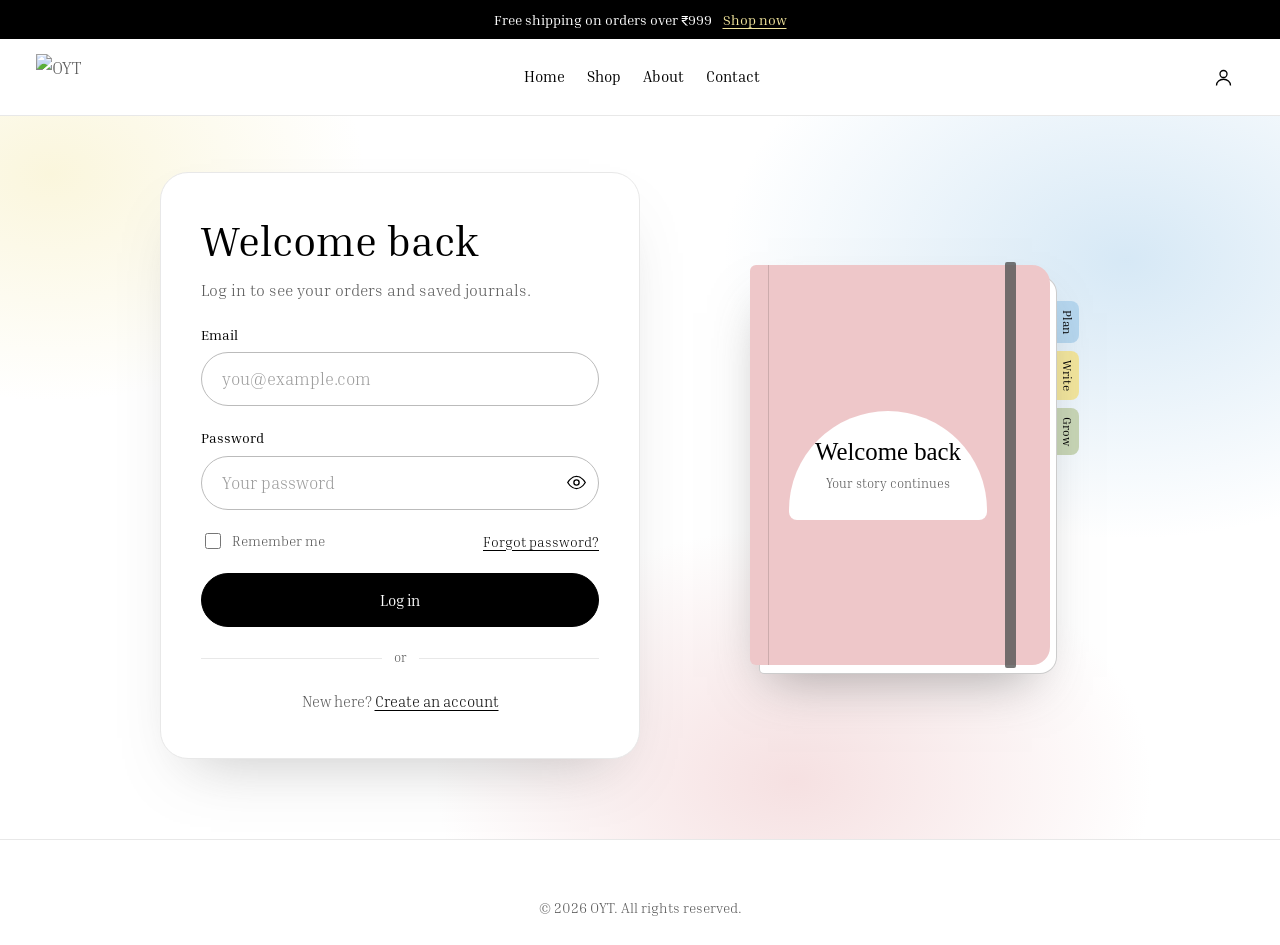
==== login.html @ 5cdef5cc "commit" ====
<!DOCTYPE html>
<html lang="en">
<head>
<meta charset="utf-8">
<meta name="viewport" content="width=device-width, initial-scale=1, viewport-fit=cover">
<title>Login | OYT</title>
<link rel="stylesheet" href="style.css">
<link rel="stylesheet" href="auth.css">
</head>
<body>

<div class="bar">Free shipping on orders over ₹999 <a href="#">Shop now</a></div>

<header>
  <div class="in nav">
    <a class="logo" href="index.html"><img src="logo.png" alt="OYT"></a>
    <nav class="links" id="links">
      <a href="index.html">Home</a>
      <a href="#">Shop</a>
      <a href="#">About</a>
      <a href="#">Contact</a>
    </nav>
    <div class="tools">
      <a class="ic" href="register.html" aria-label="Create account">
        <svg viewBox="0 0 24 24"><circle cx="12" cy="8" r="4"/><path d="M4 21c0-4 3.6-7 8-7s8 3 8 7"/></svg>
      </a>
      <button class="ic" id="menu" aria-label="Menu" aria-expanded="false">
        <svg viewBox="0 0 24 24"><path d="M3 6h18M3 12h18M3 18h18"/></svg>
      </button>
    </div>
  </div>
</header>

<main>
  <section class="hero auth">
    <div class="in auth-grid">

      <form class="auth-card" id="loginForm" novalidate>
        <div>
          <h1>Welcome back</h1>
        </div>
        <p class="sub">Log in to see your orders and saved journals.</p>

        <div class="field">
          <label for="email">Email</label>
          <input id="email" type="email" autocomplete="email" placeholder="you@example.com" required>
          <span class="msg" hidden></span>
        </div>

        <div class="field">
          <label for="password">Password</label>
          <div class="pw">
            <input id="password" type="password" autocomplete="current-password" placeholder="Your password" required>
            <button type="button" class="ic" data-toggle="password" aria-label="Show password">
              <svg viewBox="0 0 24 24"><path d="M2 12s4-7 10-7 10 7 10 7-4 7-10 7S2 12 2 12z"/><circle cx="12" cy="12" r="3"/></svg>
            </button>
          </div>
          <span class="msg" hidden></span>
        </div>

        <div class="auth-row">
          <label class="check"><input type="checkbox" id="remember"> Remember me</label>
          <a href="#">Forgot password?</a>
        </div>

        <button class="btn" type="submit">Log in</button>

        <div class="or">or</div>
        <p class="auth-switch">New here? <a href="register.html">Create an account</a></p>
      </form>

      <div class="auth-art" aria-hidden="true">
        <div class="book" style="--c:var(--pink)">
          <div class="cover"><div class="label"><b>Welcome back</b><small>Your story continues</small></div></div>
          <div class="tabs">
            <i style="background:var(--blue)">Plan</i>
            <i style="background:var(--yellow)">Write</i>
            <i style="background:var(--green)">Grow</i>
          </div>
        </div>
      </div>

    </div>
  </section>
</main>

<footer>
  <div class="in"><p class="legal" style="border:0;margin:0;padding:0">© 2026 OYT. All rights reserved.</p></div>
</footer>

<div id="toast" role="status" hidden></div>

<script>
const $ = s => document.querySelector(s);
const toast = t => { const el = $('#toast'); el.textContent = t; el.hidden = false; clearTimeout(toast.t); toast.t = setTimeout(() => el.hidden = true, 3000); };

$('#menu').addEventListener('click', e => {
  const open = $('#links').classList.toggle('open');
  e.currentTarget.setAttribute('aria-expanded', open);
});

document.querySelectorAll('[data-toggle]').forEach(b => b.addEventListener('click', () => {
  const i = document.getElementById(b.dataset.toggle);
  const show = i.type === 'password';
  i.type = show ? 'text' : 'password';
  b.setAttribute('aria-label', show ? 'Hide password' : 'Show password');
}));

function setErr(input, text) {
  const f = input.closest('.field'), m = f.querySelector('.msg');
  f.classList.toggle('err', !!text);
  m.textContent = text || ''; m.hidden = !text;
  return !text;
}

$('#loginForm').addEventListener('submit', e => {
  e.preventDefault();
  const em = $('#email'), pw = $('#password');
  const ok1 = setErr(em, /^[^\s@]+@[^\s@]+\.[^\s@]+$/.test(em.value.trim()) ? '' : 'Enter a valid email address.');
  const ok2 = setErr(pw, pw.value ? '' : 'Enter your password.');
  if (!ok1 || !ok2) return;
  // TODO: submit to your backend / WooCommerce login endpoint
  toast('Logging you in…');
});
</script>
</body>
</html>
---- style.css ----
@import url('https://fonts.googleapis.com/css2?family=Inria+Serif:ital,wght@0,300;0,400;0,700;1,300;1,400;1,700&display=swap');

:root {
    --pink: #eec7c9;
    --purple: #d3c6df;
    --blue: #b5d6ee;
    --peach: #efd1b9;
    --yellow: #f2e59c;
    --green: #c7d5b5;
    --grey: #545454;
    --black: #000;
    --white: #fff;

    /* OYT brand typography */
    --heading-font: 'Times New Roman MT Condensed', 'Times New Roman', Times, serif;
    --body-font: 'Inria Serif', Georgia, serif;
    --script-font: 'Amsterdam One', 'Brush Script MT', cursive;

    /* Existing site-wide aliases used throughout this stylesheet */
    --serif: var(--heading-font);
    --sans: var(--body-font);

    --line: #e8e8e8;
    --wrap: 1200px
}

/* Use this class for occasional Amsterdam One decorative text.
   Load the licensed Amsterdam One .woff2 file with @font-face for an exact match. */
.script-font {
    font-family: var(--script-font);
    font-weight: 400;
}

* {
    box-sizing: border-box
}

html {
    scroll-behavior: smooth;
    scroll-padding-top: 90px
}

body {
    margin: 0;
    background: var(--white);
    color: var(--grey);
    font: 300 17px/1.65 var(--sans)
}

h1,
h2,
h3 {
    font-weight: 400;
    color: var(--black);
    line-height: 1.15;
    margin: 0;
    text-wrap: balance
}

h1 {
    font-size: clamp(2.6rem, 5.4vw, 4.4rem)
}

h2 {
    font-size: clamp(2rem, 3.8vw, 3rem)
}

h3 {
    font-size: 1.4rem
}

p {
    margin: 0
}

a {
    color: inherit;
    text-decoration: none
}

img {
    max-width: 100%;
    display: block
}

button,
input {
    font: inherit;
    color: inherit
}

button {
    cursor: pointer
}

:focus-visible {
    outline: 2px solid var(--black);
    outline-offset: 3px
}

.in {
    max-width: calc(var(--wrap) + 48px);
    margin: auto;
    padding-left: max(20px, env(safe-area-inset-left, 0px));
    padding-right: max(20px, env(safe-area-inset-right, 0px))
}

section {
    padding-block: 88px
}

.head {
    text-align: center;
    max-width: 660px;
    margin: 0 auto 46px;
    display: grid;
    gap: 12px
}

.btn {
    display: inline-flex;
    align-items: center;
    justify-content: center;
    border: 1px solid var(--black);
    border-radius: 99px;
    padding: 12px 28px;
    font-weight: 500;
    font-size: 15px;
    background: var(--black);
    color: var(--white);
    transition: background .2s, color .2s
}

.btn:hover {
    background: var(--grey)
}

.btn.alt {
    background: transparent;
    color: var(--black)
}

.btn.alt:hover {
    background: var(--black);
    color: var(--white)
}

.bar {
    background: var(--black);
    color: var(--white);
    text-align: center;
    font-size: 14px;
    padding: 8px 16px;
    font-weight: 400
}

.bar a {
    text-decoration: underline;
    text-underline-offset: 3px;
    margin-left: 8px;
    color: var(--yellow)
}

header {
    position: sticky;
    top: env(safe-area-inset-top, 0px);
    z-index: 20;
    background: var(--white);
    border-bottom: 1px solid var(--line)
}

.nav {
    display: flex;
    align-items: center;
    gap: 22px;
    height: 76px
}

.logo img {
    height: 46px;
    width: auto
}

.links {
    display: flex;
    gap: 22px;
    margin: 0 auto;
    font-size: 15px;
    font-weight: 400;
    color: var(--black);
    white-space: nowrap
}

.links a {
    padding: 6px 0;
    border-bottom: 2px solid transparent
}

.links a:hover {
    border-color: var(--pink)
}

.tools {
    display: flex;
    gap: 4px
}

.ic {
    width: 42px;
    height: 42px;
    border: 0;
    background: none;
    border-radius: 50%;
    display: grid;
    place-items: center;
    position: relative;
    color: var(--black)
}

.ic:hover {
    background: #f6f3f8
}

.ic svg {
    width: 21px;
    height: 21px;
    fill: none;
    stroke: currentColor;
    stroke-width: 1.5
}

#count {
    position: absolute;
    top: 3px;
    right: 2px;
    background: var(--pink);
    border-radius: 99px;
    min-width: 17px;
    font: 500 11px/17px var(--sans);
    text-align: center
}

#menu {
    display: none
}

.search {
    border-top: 1px solid var(--line);
    padding-block: 14px
}

.search input {
    width: 100%;
    border: 1px solid #bbb;
    border-radius: 99px;
    padding: 11px 20px
}

#results {
    display: flex;
    flex-wrap: wrap;
    gap: 8px;
    margin-top: 10px;
    font-size: 15px
}

@media(max-width:1080px) {
    #menu {
        display: grid
    }

    .nav {
        gap: 6px
    }

    .tools {
        margin-left: auto
    }

    .links {
        display: none;
        position: absolute;
        top: 76px;
        left: 0;
        right: 0;
        background: var(--white);
        flex-direction: column;
        padding: 12px 24px 20px;
        gap: 6px;
        border-bottom: 1px solid var(--line);
        max-height: 75vh;
        overflow: auto
    }

    .links.open {
        display: flex
    }
}

@media(max-width:480px) {
    .logo img {
        height: 34px
    }

    .ic {
        width: 36px
    }

    .tools {
        gap: 0
    }
}

.hero {
    padding-block: 64px 72px;
    background: radial-gradient(45% 55% at 88% 20%, rgba(181, 214, 238, .55), transparent 70%), radial-gradient(40% 50% at 62% 92%, rgba(238, 199, 201, .55), transparent 70%), radial-gradient(35% 45% at 4% 8%, rgba(242, 229, 156, .35), transparent 70%)
}

.hgrid {
    display: grid;
    grid-template-columns: 1.1fr .9fr;
    gap: 48px;
    align-items: center
}

.hgrid>* {
    min-width: 0
}

.copy {
    display: grid;
    gap: 20px;
    justify-items: start
}

.copy h1 span {
    display: block;
    white-space: nowrap
}

.copy p {
    max-width: 54ch
}

.cta {
    display: flex;
    flex-wrap: wrap;
    gap: 12px
}

.note {
    font-size: 1.15rem;
    color: var(--black);
    border-top: 1px solid var(--black);
    padding-top: 14px
}

.studio {
    display: grid;
    justify-items: center;
    gap: 20px
}

.book {
    --c: var(--pink);
    position: relative;
    width: min(300px, 72vw);
    aspect-ratio: 3/4;
    margin-right: 24px
}

.cover {
    position: absolute;
    inset: 0;
    border-radius: 6px 18px 18px 6px;
    background-color: var(--c);
    box-shadow: 8px 10px 0 -2px #fff, 8px 10px 0 -1px #ccc, 0 30px 50px -18px rgba(84, 84, 84, .5);
    display: grid;
    place-items: center;
    transition: background-color .35s;
    z-index: 2
}

.cover:before {
    content: "";
    position: absolute;
    left: 18px;
    top: 0;
    bottom: 0;
    width: 1px;
    background: rgba(0, 0, 0, .14)
}

.cover:after {
    content: "";
    position: absolute;
    right: 34px;
    top: -3px;
    bottom: -3px;
    width: 11px;
    background: rgba(84, 84, 84, .8);
    border-radius: 2px
}

.label {
    background: var(--white);
    width: 66%;
    margin-right: 8%;
    padding: 26px 10px;
    text-align: center;
    border-radius: 99px 99px 8px 8px;
    color: var(--black);
    display: grid;
    gap: 6px
}

.label b {
    font: 400 1.55rem/1.2 var(--serif);
    overflow-wrap: anywhere
}

.label small {
    font-size: 13px;
    color: var(--grey)
}

.tabs {
    position: absolute;
    left: calc(100% - -2px);
    top: 36px;
    display: grid;
    gap: 8px;
    z-index: 1
}

.tabs i {
    font: 400 12px/1 var(--sans);
    font-style: normal;
    writing-mode: vertical-rl;
    padding: 9px 6px 9px 9px;
    border-radius: 0 8px 8px 0;
    color: var(--black)
}

.controls {
    display: grid;
    gap: 12px;
    justify-items: center;
    width: 100%;
    max-width: 400px
}

.row {
    display: flex;
    flex-wrap: wrap;
    gap: 8px;
    justify-content: center
}

.sw {
    width: 34px;
    height: 34px;
    border-radius: 50%;
    border: 1px solid rgba(0, 0, 0, .15);
    background: var(--c)
}

.sw[aria-pressed=true] {
    box-shadow: 0 0 0 2px #fff, 0 0 0 3.5px #000
}

.chip {
    border: 1px solid #cfcfcf;
    background: var(--white);
    border-radius: 99px;
    padding: 6px 15px;
    font-size: 14px;
    font-weight: 400
}

.chip[aria-pressed=true] {
    background: var(--black);
    border-color: var(--black);
    color: var(--white)
}

#name {
    border: 0;
    border-bottom: 1px solid var(--grey);
    background: transparent;
    text-align: center;
    padding: 6px;
    width: 230px
}

@media(max-width:860px) {
    .hgrid {
        grid-template-columns: minmax(0, 1fr)
    }

    .hero {
        padding-top: 40px
    }
}

@media(max-width:480px) {
    .copy h1 span {
        white-space: normal
    }
}

.cats {
    display: grid;
    grid-template-columns: repeat(4, 1fr);
    gap: 20px
}

.cat {
    background: var(--c);
    border-radius: 200px 200px 18px 18px;
    padding: 46px 18px 28px;
    text-align: center;
    display: grid;
    gap: 14px;
    justify-items: center;
    transition: transform .25s
}

.cat:hover {
    transform: translateY(-6px)
}

.cat svg {
    width: 92px;
    height: 92px;
    background: #fff;
    border-radius: 50%;
    padding: 22px;
    fill: none;
    stroke: #000;
    stroke-width: 1.2;
    stroke-linecap: round;
    stroke-linejoin: round
}

.cat p {
    font-size: 15px;
    color: #333
}

.cat u {
    font-weight: 500;
    color: #000;
    text-underline-offset: 4px;
    font-size: 15px
}

.prods {
    display: grid;
    grid-template-columns: repeat(4, 1fr);
    gap: 22px
}

.prod {
    display: grid;
    gap: 10px;
    align-content: start;
    min-width: 0
}

.shot {
    background: #f7f6f8;
    border-radius: 14px;
    padding: 30px 22%;
}

.mini {
    aspect-ratio: 3/4;
    border-radius: 4px 10px 10px 4px;
    box-shadow: 0 18px 24px -14px rgba(0, 0, 0, .4);
    background: var(--art);
    display: grid;
    place-items: center;
    position: relative
}

.mini:before {
    content: "";
    position: absolute;
    left: 9px;
    top: 0;
    bottom: 0;
    width: 1px;
    background: rgba(0, 0, 0, .13)
}

.mini span {
    background: #fff;
    color: #000;
    font: 400 14px/1.25 var(--serif);
    padding: 9px 8px;
    text-align: center;
    width: 72%
}

.prod h3 {
    font-size: 1.2rem
}

.prod p {
    font-size: 15px
}

.prod .btn {
    padding: 9px 18px;
    justify-self: start
}

.tint {
    background: #faf8fb
}

.purpose {
    display: grid;
    grid-template-columns: 300px 1fr;
    gap: 28px;
    align-items: stretch
}

.plist {
    display: grid;
    gap: 8px;
    align-content: start
}

.plist button {
    text-align: left;
    padding: 13px 20px;
    border: 1px solid var(--line);
    background: #fff;
    border-radius: 12px;
    font-weight: 400;
    color: #000
}

.plist button[aria-selected=true] {
    background: var(--c);
    border-color: var(--c)
}

.panel {
    background: var(--c);
    border-radius: 24px;
    padding: 46px;
    display: grid;
    gap: 18px;
    align-content: center;
    justify-items: start;
    transition: background .3s;
    min-width: 0
}

.panel p,
.panel li {
    color: #222
}

.panel ul {
    list-style: none;
    padding: 0;
    margin: 0;
    display: flex;
    flex-wrap: wrap;
    gap: 10px
}

.panel li {
    background: #fff;
    border-radius: 99px;
    padding: 7px 16px;
    font-size: 15px
}

.themes {
    display: grid;
    grid-template-columns: repeat(4, 1fr);
    gap: 20px
}

.theme {
    min-height: 250px;
    border-radius: 16px;
    background: var(--art);
    display: flex;
    align-items: flex-end;
    padding: 14px
}

.theme div {
    background: #fff;
    border-radius: 10px;
    padding: 12px 16px;
    width: 100%
}

.theme h3 {
    font-size: 1.2rem
}

.theme p {
    font-size: 14px;
    line-height: 1.4
}

.theme.last {
    background: #000;
    align-items: center;
    justify-content: center;
    text-align: center;
    color: #fff;
    flex-direction: column;
    gap: 16px;
    padding: 22px
}

.theme.last h3 {
    color: #fff
}

.theme.last .btn {
    background: #fff;
    color: #000;
    border-color: #fff
}

.steps {
    display: grid;
    grid-template-columns: repeat(4, 1fr);
    gap: 24px;
    list-style: none;
    margin: 0;
    padding: 0;
    counter-reset: s
}

.steps li {
    counter-increment: s;
    border-top: 1px solid #000;
    padding-top: 20px;
    display: grid;
    gap: 8px;
    align-content: start
}

.steps li:before {
    content: counter(s);
    width: 46px;
    height: 46px;
    border-radius: 50%;
    background: var(--c);
    display: grid;
    place-items: center;
    font: 400 1.3rem var(--serif);
    color: #000
}

.yours {
    display: grid;
    grid-template-columns: repeat(2, 1fr);
    gap: 20px
}

.yours article {
    background: var(--c);
    border-radius: 20px;
    padding: 34px;
    display: grid;
    gap: 10px;
    align-content: start
}

.yours p {
    color: #222;
    max-width: 48ch
}

.closing {
    text-align: center;
    font: 400 1.7rem/1.4 var(--serif);
    color: #000;
    margin-top: 40px
}

.why {
    display: grid;
    grid-template-columns: .8fr 1.2fr;
    gap: 56px;
    align-items: start
}

.why>* {
    min-width: 0
}

.why dl {
    margin: 0
}

.why dl div {
    display: grid;
    grid-template-columns: 210px 1fr;
    gap: 20px;
    padding: 22px 0;
    border-bottom: 1px solid var(--line)
}

.why dt {
    font: 400 1.25rem var(--serif);
    color: #000
}

.why dd {
    margin: 0
}

.lead {
    display: grid;
    gap: 16px;
    justify-items: start
}

.quote {
    background: linear-gradient(115deg, var(--pink), var(--purple) 50%, var(--blue));
    text-align: center;
    padding-block: 110px
}

.quote blockquote {
    margin: 0 auto;
    max-width: 900px;
    font: 400 clamp(2rem, 4.4vw, 3.4rem)/1.25 var(--serif);
    color: #000;
    text-wrap: balance
}

.quote p {
    max-width: 620px;
    margin: 28px auto;
    color: #1d1d1d
}

.revs {
    display: grid;
    grid-template-columns: repeat(3, 1fr);
    gap: 20px
}

.rev {
    border: 1.5px dashed #bdbdbd;
    border-radius: 18px;
    padding: 30px;
    text-align: center;
    display: grid;
    gap: 10px
}

.news {
    background: var(--green);
    border-radius: 28px;
    padding: 56px 28px;
    text-align: center;
    display: grid;
    gap: 16px;
    justify-items: center
}

.news p {
    color: #1d1d1d;
    max-width: 52ch
}

.news form {
    display: flex;
    flex-wrap: wrap;
    gap: 10px;
    justify-content: center;
    width: 100%;
    max-width: 520px
}

.news input {
    flex: 1 1 240px;
    min-width: 0;
    border: 0;
    border-radius: 99px;
    padding: 13px 22px;
    background: #fff
}

footer {
    border-top: 1px solid var(--line);
    padding-block: 56px 26px;
    font-size: 15px
}

.foot {
    display: grid;
    grid-template-columns: 1.4fr 1fr 1fr 1fr;
    gap: 30px
}

.foot>div {
    display: grid;
    gap: 8px;
    align-content: start
}

.foot h3 {
    font-size: 1.15rem
}

.foot a:hover {
    color: #000;
    text-decoration: underline
}

.foot img {
    width: 240px
}

.legal {
    text-align: center;
    border-top: 1px solid var(--line);
    margin-top: 36px;
    padding-top: 20px;
    font-size: 14px
}

#toast {
    position: fixed;
    left: 50%;
    bottom: calc(20px + env(safe-area-inset-bottom, 0px));
    transform: translateX(-50%);
    background: #000;
    color: #fff;
    border-radius: 99px;
    padding: 10px 22px;
    font-size: 14px;
    z-index: 40;
    width: max-content;
    max-width: 90%;
    text-align: center
}

@media(max-width:960px) {

    .cats,
    .prods,
    .themes,
    .steps {
        grid-template-columns: repeat(2, 1fr)
    }

    .purpose,
    .why {
        grid-template-columns: minmax(0, 1fr)
    }

    .plist {
        grid-template-columns: repeat(2, 1fr)
    }

    .foot {
        grid-template-columns: 1fr 1fr
    }

    .revs {
        grid-template-columns: 1fr
    }
}

@media(max-width:620px) {
    section {
        padding-block: 60px
    }

    .yours {
        grid-template-columns: 1fr
    }

    .why dl div {
        grid-template-columns: 1fr;
        gap: 6px
    }

    .panel {
        padding: 28px
    }

    .cats,
    .prods {
        gap: 12px
    }

    .cat {
        padding: 30px 10px 20px
    }

    .themes {
        gap: 10px
    }

    .theme {
        min-height: 210px;
        padding: 8px
    }

    .theme div {
        padding: 10px
    }

    .shot {
        padding: 18px 14%
    }

    .mini span {
        font-size: 12px
    }

    .steps {
        grid-template-columns: 1fr
    }
}

@media(prefers-reduced-motion:reduce) {
    * {
        transition: none !important;
        scroll-behavior: auto !important
    }
}

/* =========================================
   OYT WEBSITE ANIMATIONS (CSS only)
   Entrances use `translate`, `scale` and `opacity`, so they
   never block the `transform` used by hover effects.
========================================= */
@media (prefers-reduced-motion: no-preference) {

/* Keyframes */
@keyframes fadeUp    { from { opacity: 0; translate: 0 35px } }
@keyframes fadeDown  { from { opacity: 0; translate: 0 -20px } }
@keyframes fadeLeft  { from { opacity: 0; translate: -40px 0 } }
@keyframes fadeRight { from { opacity: 0; translate: 40px 0 } }
@keyframes zoomIn    { from { opacity: 0; scale: .88 } }
@keyframes popIn     { 0% { opacity: 0; scale: .4 } 70% { scale: 1.12 } 100% { opacity: 1; scale: 1 } }
@keyframes bookFloat { 0%, 100% { transform: translateY(0) rotate(0) } 50% { transform: translateY(-12px) rotate(-1deg) } }
@keyframes tabSlide  { from { opacity: 0; translate: -18px 0 } }
@keyframes gradient  { 0%, 100% { background-position: 0% 50% } 50% { background-position: 100% 50% } }
@keyframes glow      { 0%, 100% { background-size: 100% 100% } 50% { background-size: 118% 112% } }
@keyframes pulse     { 0%, 100% { scale: 1 } 50% { scale: 1.18 } }
@keyframes drawLine  { from { background-size: 0 1px } }

/* Announcement bar and header */
.bar { animation: fadeDown .6s ease both }
.bar a { display: inline-block; transition: translate .3s ease }
.bar a:hover { translate: 0 -2px }
header { animation: fadeDown .7s ease .1s both }
.logo img { transition: scale .35s ease }
.logo:hover img { scale: 1.07 }
.links a { transition: color .3s, border-color .3s, translate .3s }
.links a:hover { translate: 0 -2px }
.links.open { animation: fadeDown .35s ease both }
.ic { transition: background .3s, scale .25s }
.ic:hover { scale: 1.1 }
.ic:active { scale: .92 }
#count { animation: pulse 2.4s ease-in-out infinite }
.search:not([hidden]) { animation: fadeDown .35s ease both }
#results > * { animation: popIn .3s ease both }

/* Hero: one staggered entrance */
.hero { animation: glow 9s ease-in-out infinite; background-repeat: no-repeat }
.copy > * { animation: fadeLeft .8s ease both }
.copy > :nth-child(2) { animation-delay: .12s }
.copy > :nth-child(3) { animation-delay: .24s }
.copy > :nth-child(4) { animation-delay: .36s }
.copy > :nth-child(5) { animation-delay: .48s }
.studio { animation: fadeRight 1s ease .2s both }
.book { animation: bookFloat 5s ease-in-out infinite }
.tabs i { animation: tabSlide .45s ease both }
.sw { animation: popIn .45s ease .7s backwards; transition: transform .25s, box-shadow .25s }
.sw:hover { transform: scale(1.18) }
.row .chip { animation: fadeUp .5s ease .85s backwards }
.chip { transition: background .25s, color .25s, border-color .25s, transform .25s }
.chip:hover { transform: translateY(-3px) }
#name, .news input, .search input { transition: box-shadow .3s, border-color .3s }
#name:focus { box-shadow: 0 8px 0 -5px var(--pink) }
.news input:focus, .search input:focus { box-shadow: 0 0 0 4px var(--purple) }

/* Buttons */
.btn { transition: transform .3s, background .3s, color .3s, box-shadow .3s }
.btn:hover { transform: translateY(-3px); box-shadow: 0 8px 20px rgba(0,0,0,.14) }
.btn:active { transform: translateY(0) scale(.97) }

/* Category cards */
.cat { transition: transform .4s, box-shadow .4s }
.cat:hover { transform: translateY(-10px); box-shadow: 0 18px 35px rgba(0,0,0,.08) }
.cat svg { transition: transform .5s }
.cat:hover svg { transform: rotate(-8deg) scale(1.08) }
.cat u { transition: text-underline-offset .3s }
.cat:hover u { text-underline-offset: 8px }

/* Products */
.prod { transition: transform .4s }
.prod:hover { transform: translateY(-7px) }
.shot { overflow: hidden; transition: background .4s }
.prod:hover .shot { background: #f1ecf5 }
.mini { transition: transform .6s cubic-bezier(.22,1,.36,1), box-shadow .6s }
.prod:hover .mini { transform: scale(1.06) rotate(-3deg); box-shadow: 0 24px 28px -14px rgba(0,0,0,.45) }

/* Explore by purpose (replays on every tab click) */
.plist button { transition: background .3s, border-color .3s, transform .3s }
.plist button:hover { transform: translateX(6px) }
.panel { transition: background .4s }
.panel > * { animation: fadeUp .5s ease both }
.panel > :nth-child(2) { animation-delay: .08s }
.panel > :nth-child(3) { animation-delay: .16s }
.panel > :nth-child(4) { animation-delay: .24s }
.panel li { animation: popIn .4s ease .25s both }

/* Themes */
.theme { overflow: hidden; transition: transform .4s, box-shadow .4s }
.theme:hover { transform: translateY(-8px); box-shadow: 0 18px 35px rgba(0,0,0,.12) }
.theme div { transition: transform .4s }
.theme:hover div { transform: translateY(-6px) }

/* How it works, personal cards, why us */
.steps li { transition: transform .35s }
.steps li:hover { transform: translateY(-7px) }
.steps li::before { transition: transform .4s }
.steps li:hover::before { transform: rotate(12deg) scale(1.12) }
.yours article { transition: transform .4s, box-shadow .4s }
.yours article:hover { transform: translateY(-6px); box-shadow: 0 15px 35px rgba(0,0,0,.08) }
.why dl div { transition: transform .35s, border-color .35s }
.why dl div:hover { transform: translateX(8px); border-color: var(--black) }

/* Quote: slow moving gradient */
.quote { background-size: 220% 220%; animation: gradient 10s ease-in-out infinite }

/* Reviews, newsletter, footer, toast */
.rev { transition: transform .4s, border-color .4s }
.rev:hover { transform: translateY(-7px); border-color: var(--black) }
.news { transition: transform .4s, box-shadow .4s }
.news:hover { transform: translateY(-4px); box-shadow: 0 18px 35px rgba(0,0,0,.08) }
.foot a { transition: color .3s, translate .3s }
.foot > div > a:hover { translate: 5px 0 }
.foot img { transition: scale .4s }
.foot img:hover { scale: 1.04 }
#toast:not([hidden]) { animation: fadeUp .35s ease both }

/* Scroll reveal: no JavaScript or extra classes needed.
   Browsers without support show the content normally. */
@supports (animation-timeline: view()) {
  .head, .lead, .steps li, .yours article, .closing, .why dl div,
  .quote .in > *, .rev, .news, .foot > div {
    animation: fadeUp linear both;
    animation-timeline: view();
    animation-range: entry 0% entry 80%;
  }
  .cat, .prod, .theme {
    animation: zoomIn linear both;
    animation-timeline: view();
    animation-range: entry 0% entry 70%;
  }
  .plist { animation: fadeLeft linear both; animation-timeline: view(); animation-range: entry 0% entry 60% }
  .panel { animation: fadeRight linear both; animation-timeline: view(); animation-range: entry 0% entry 60% }
  .why dl div:nth-child(n) { animation-name: fadeRight }

  /* Stagger cards that share a row */
  :is(.cat, .prod, .theme, .steps li, .rev):nth-child(4n+2) { animation-range: entry 8% entry 85% }
  :is(.cat, .prod, .theme, .steps li, .rev):nth-child(4n+3) { animation-range: entry 16% entry 92% }
  :is(.cat, .prod, .theme, .steps li, .rev):nth-child(4n)   { animation-range: entry 24% entry 100% }
}
}

/* =========================================
   EXPLORE BY PURPOSE (new design)
   Keep this block at the end of the stylesheet.
========================================= */
#purposes {
    background: radial-gradient(40% 50% at 0% 10%, rgba(211,198,223,.4), transparent 70%),
                radial-gradient(40% 50% at 100% 90%, rgba(181,214,238,.4), transparent 70%)
}
#purposes .purpose { grid-template-columns: 340px minmax(0,1fr); gap: 28px }
#purposes .plist { gap: 12px; align-content: stretch; grid-auto-rows: 1fr }
#purposes .plist button {
    display: flex; align-items: center; gap: 14px; text-align: left; min-width: 0;
    padding: 12px 18px 12px 12px; background: #fff; border: 1px solid #ececec;
    border-radius: 99px; box-shadow: 0 6px 18px -12px rgba(0,0,0,.25);
    transition: background .3s, transform .3s, box-shadow .3s, border-color .3s
}
#purposes .plist button:hover { transform: translateX(6px); border-color: var(--c) }
#purposes .plist button[aria-selected=true] {
    background: var(--c); border-color: #000; box-shadow: 4px 5px 0 #000
}
#purposes .pico {
    flex: none; width: 48px; height: 48px; border-radius: 50%; background: var(--c);
    display: grid; place-items: center; transition: background .3s, rotate .3s
}
#purposes [aria-selected=true] .pico { background: #fff; rotate: -10deg }
#purposes .pico svg { width: 24px; height: 24px; fill: none; stroke: #000; stroke-width: 1.4; stroke-linecap: round; stroke-linejoin: round }
#purposes .ptext { display: grid; line-height: 1.3 }
#purposes .ptext b { font: 400 1.15rem var(--serif); color: #000 }
#purposes .ptext small { font-size: 13px; color: #333 }

#purposes .panel {
    grid-template-columns: minmax(0,1fr) minmax(0,.9fr); gap: 36px; align-items: center;
    justify-items: stretch; padding: 48px; border-radius: 32px; position: relative; overflow: hidden
}
#purposes .panel::before, #purposes .panel::after {
    content: ""; position: absolute; border-radius: 50%; background: rgba(255,255,255,.35); pointer-events: none
}
#purposes .panel::before { width: 300px; height: 300px; right: -90px; top: -110px }
#purposes .panel::after { width: 190px; height: 190px; left: -70px; bottom: -80px }
#purposes .pinfo { display: grid; gap: 18px; justify-items: start; position: relative; z-index: 1; min-width: 0 }
#purposes .pinfo h3 { font-size: clamp(2rem, 3.4vw, 2.7rem) }
#purposes .pinfo ul { display: grid; gap: 10px }
#purposes .pinfo li { display: flex; align-items: center; gap: 10px; background: none; padding: 0; font-size: 16px }
#purposes .pinfo li::before {
    content: ""; flex: none; width: 12px; height: 12px; background: #000;
    clip-path: polygon(50% 0,62% 38%,100% 50%,62% 62%,50% 100%,38% 62%,0 50%,38% 38%)
}

/* Journal page preview */
#purposes .sheet {
    position: relative; z-index: 1; background-color: #fff; border-radius: 6px 18px 18px 6px;
    padding: 30px 22px 22px 40px; rotate: 2.5deg; min-width: 0;
    box-shadow: 8px 9px 0 rgba(255,255,255,.55), 0 28px 40px -22px rgba(0,0,0,.45);
    transition: rotate .4s
}
#purposes .sheet:hover { rotate: 0deg }
#purposes .sheet::before { /* binding holes */
    content: ""; position: absolute; left: 12px; top: 22px; bottom: 22px; width: 10px;
    background: radial-gradient(circle, var(--c) 4px, transparent 5px) top / 10px 30px repeat-y
}
#purposes .sheet::after { /* washi tape */
    content: ""; position: absolute; top: -11px; left: 38%; width: 90px; height: 24px;
    background: var(--c); border: 1px dashed rgba(0,0,0,.25); rotate: -4deg
}
#purposes .sheet h4 { margin: 0 0 8px; font: 400 1.35rem var(--serif); color: #000 }
#purposes .rows { display: grid; gap: 0; list-style: none; margin: 0; padding: 0 }
#purposes .rows li {
    display: flex; align-items: center; gap: 10px; min-height: 44px; padding: 6px 0;
    background: none; border-radius: 0; border-bottom: 1px solid #e6e6e6; font-size: 15px; color: #222
}
#purposes .rows li::before { content: ""; flex: none; width: 16px; height: 16px; border: 1.5px solid #000; border-radius: 5px }
#purposes .rows li.done::before { content: "\2713"; background: var(--c); font: 700 11px/13px Arial, sans-serif; text-align: center; color: #000 }
#purposes .sheet p { margin-top: 14px; font-size: 13px; color: var(--grey) }

@media (prefers-reduced-motion: no-preference) {
    #purposes .panel > * { animation: none }
    #purposes .pinfo > * { animation: fadeUp .5s ease both }
    #purposes .pinfo > :nth-child(2) { animation-delay: .08s }
    #purposes .pinfo > :nth-child(3) { animation-delay: .16s }
    #purposes .pinfo > :nth-child(4) { animation-delay: .24s }
    #purposes .pinfo li { animation: none }
    #purposes .sheet { animation: pageIn .6s cubic-bezier(.22,1,.36,1) both }
    #purposes .rows li { animation: fadeLeft .4s ease both }
    #purposes .rows li:nth-child(2) { animation-delay: .12s }
    #purposes .rows li:nth-child(3) { animation-delay: .24s }
    #purposes .rows li:nth-child(4) { animation-delay: .36s }
    @keyframes pageIn { from { opacity: 0; translate: 40px 12px; scale: .94 } }
}

@media (max-width: 1100px) {
    #purposes .panel { grid-template-columns: minmax(0,1fr) }
}
@media (max-width: 960px) {
    #purposes .purpose { grid-template-columns: minmax(0,1fr) }
    #purposes .plist { grid-template-columns: repeat(2, minmax(0,1fr)) }
}
@media (max-width: 620px) {
    #purposes .plist { gap: 10px }
    #purposes .plist button { flex-direction: column; text-align: center; border-radius: 20px; padding: 14px 8px; gap: 8px }
    #purposes .plist button:hover { transform: none }
    #purposes .ptext small { display: none }
    #purposes .panel { padding: 28px 20px; gap: 32px }
}




/* =========================================
   AUTH (login / register) - load AFTER style.css
========================================= */
input,select,textarea{font:inherit;color:inherit}
[hidden]{display:none!important}

.auth{padding-block:56px 80px}
.auth-grid{display:grid;grid-template-columns:minmax(0,480px) minmax(0,1fr);gap:64px;align-items:center;max-width:1000px;margin:auto}
.auth-grid>*{min-width:0}

.auth-card{background:var(--white);border:1px solid var(--line);border-radius:28px;padding:44px 40px;display:grid;gap:20px;box-shadow:0 30px 60px -30px rgba(84,84,84,.35)}
.auth-card h1{font-size:clamp(2rem,4vw,2.6rem)}
.auth-card .sub{font-size:16px;margin-top:-8px}

.field{display:grid;gap:6px}
.field label{font-size:14px;font-weight:400;color:var(--black)}
.field input{width:100%;border:1px solid #bbb;border-radius:99px;padding:12px 20px;background:var(--white);transition:border-color .3s,box-shadow .3s}
.field input::placeholder{color:#9a9a9a}
.field input:focus{outline:none;border-color:var(--black);box-shadow:0 0 0 4px var(--purple)}
.field .msg{font-size:13px;color:#b3261e;padding-left:20px}
.field.err input{border-color:#b3261e}

.two{display:grid;grid-template-columns:1fr 1fr;gap:14px}

.pw{position:relative}
.pw input{padding-right:54px}
.pw .ic{position:absolute;right:4px;top:50%;translate:0 -50%;width:38px;height:38px}

.auth-row{display:flex;justify-content:space-between;align-items:center;gap:10px 16px;flex-wrap:wrap;font-size:14px}
.check{display:flex;align-items:flex-start;gap:8px;cursor:pointer;line-height:1.4}
.check input{accent-color:#000;width:16px;height:16px;margin-top:2px;flex:none}
.auth-row a,.check a,.auth-switch a{color:var(--black);text-decoration:underline;text-underline-offset:3px}

.auth-card .btn{width:100%;padding-block:14px}

.or{display:flex;align-items:center;gap:12px;font-size:13px}
.or:before,.or:after{content:"";flex:1;height:1px;background:var(--line)}

.auth-switch{text-align:center;font-size:15px}

.auth-art{display:grid;justify-items:center}

@media(max-width:960px){
    .auth-grid{grid-template-columns:minmax(0,480px);justify-content:center}
    .auth-art{display:none}
}
@media(max-width:520px){
    .auth{padding-block:32px 56px}
    .auth-card{padding:30px 20px;border-radius:22px}
    .two{grid-template-columns:1fr}
}
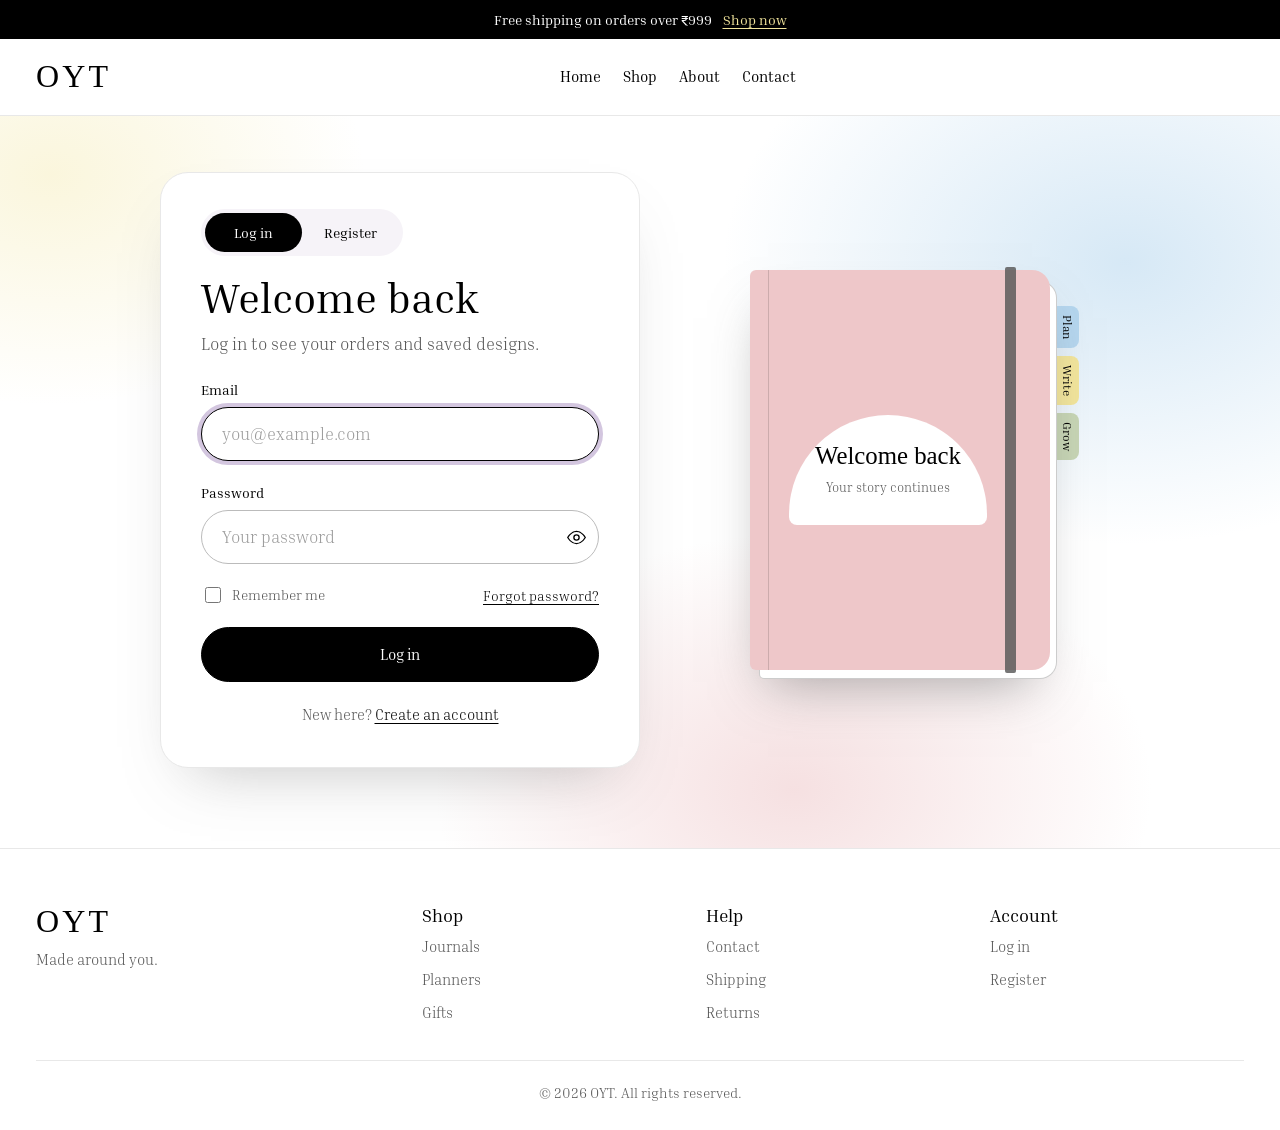
==== commit 1a12c8bb: "commit" ====
--- a/login.html
+++ b/login.html
@@ -3,7 +3,7 @@
 <head>
 <meta charset="utf-8">
 <meta name="viewport" content="width=device-width, initial-scale=1, viewport-fit=cover">
-<title>Login | OYT</title>
+<title>Log in | OYT</title>
 <link rel="stylesheet" href="style.css">
 <link rel="stylesheet" href="auth.css">
 </head>
@@ -13,18 +13,16 @@
 
 <header>
   <div class="in nav">
-    <a class="logo" href="index.html"><img src="logo.png" alt="OYT"></a>
-    <nav class="links" id="links">
+    <!-- Swap for: <img src="logo.png" alt="OYT"> if you have the logo file -->
+    <a class="logo" href="index.html" aria-label="OYT home"><span class="wm">OYT</span></a>
+    <nav class="links" id="links" aria-label="Main">
       <a href="index.html">Home</a>
       <a href="#">Shop</a>
       <a href="#">About</a>
       <a href="#">Contact</a>
     </nav>
     <div class="tools">
-      <a class="ic" href="register.html" aria-label="Create account">
-        <svg viewBox="0 0 24 24"><circle cx="12" cy="8" r="4"/><path d="M4 21c0-4 3.6-7 8-7s8 3 8 7"/></svg>
-      </a>
-      <button class="ic" id="menu" aria-label="Menu" aria-expanded="false">
+      <button class="ic" id="menu" aria-label="Menu" aria-expanded="false" aria-controls="links">
         <svg viewBox="0 0 24 24"><path d="M3 6h18M3 12h18M3 18h18"/></svg>
       </button>
     </div>
@@ -35,37 +33,34 @@
   <section class="hero auth">
     <div class="in auth-grid">
 
-      <form class="auth-card" id="loginForm" novalidate>
-        <div>
+      <form class="auth-card" data-auth data-success="Welcome back!" novalidate>
+        <div class="auth-head">
+          <div class="seg"><a href="login.html" aria-current="page">Log in</a><a href="register.html">Register</a></div>
           <h1>Welcome back</h1>
+          <p>Log in to see your orders and saved designs.</p>
         </div>
-        <p class="sub">Log in to see your orders and saved journals.</p>
 
         <div class="field">
           <label for="email">Email</label>
-          <input id="email" type="email" autocomplete="email" placeholder="you@example.com" required>
-          <span class="msg" hidden></span>
+          <input id="email" name="email" type="email" autocomplete="email" placeholder="you@example.com" data-label="email" data-rules="required email" aria-describedby="email-msg" autofocus>
+          <p class="msg" id="email-msg" role="alert" hidden></p>
         </div>
 
         <div class="field">
           <label for="password">Password</label>
           <div class="pw">
-            <input id="password" type="password" autocomplete="current-password" placeholder="Your password" required>
-            <button type="button" class="ic" data-toggle="password" aria-label="Show password">
-              <svg viewBox="0 0 24 24"><path d="M2 12s4-7 10-7 10 7 10 7-4 7-10 7S2 12 2 12z"/><circle cx="12" cy="12" r="3"/></svg>
-            </button>
+            <input id="password" name="password" type="password" autocomplete="current-password" placeholder="Your password" data-label="password" data-rules="required" aria-describedby="password-msg">
+            <button type="button" class="ic" data-toggle="password" aria-label="Show password"><svg viewBox="0 0 24 24"><path d="M2 12s4-7 10-7 10 7 10 7-4 7-10 7S2 12 2 12z"/><circle cx="12" cy="12" r="3"/></svg></button>
           </div>
-          <span class="msg" hidden></span>
+          <p class="msg" id="password-msg" role="alert" hidden></p>
         </div>
 
         <div class="auth-row">
-          <label class="check"><input type="checkbox" id="remember"> Remember me</label>
+          <label class="check"><input type="checkbox" name="remember"> Remember me</label>
           <a href="#">Forgot password?</a>
         </div>
 
         <button class="btn" type="submit">Log in</button>
-
-        <div class="or">or</div>
         <p class="auth-switch">New here? <a href="register.html">Create an account</a></p>
       </form>
 
@@ -85,43 +80,18 @@
 </main>
 
 <footer>
-  <div class="in"><p class="legal" style="border:0;margin:0;padding:0">© 2026 OYT. All rights reserved.</p></div>
+  <div class="in">
+    <div class="foot">
+      <div><a class="logo" href="index.html"><span class="wm">OYT</span></a><p>Made around you.</p></div>
+      <div><h3>Shop</h3><a href="#">Journals</a><a href="#">Planners</a><a href="#">Gifts</a></div>
+      <div><h3>Help</h3><a href="#">Contact</a><a href="#">Shipping</a><a href="#">Returns</a></div>
+      <div><h3>Account</h3><a href="login.html">Log in</a><a href="register.html">Register</a></div>
+    </div>
+    <p class="legal">© 2026 OYT. All rights reserved.</p>
+  </div>
 </footer>
 
 <div id="toast" role="status" hidden></div>
-
-<script>
-const $ = s => document.querySelector(s);
-const toast = t => { const el = $('#toast'); el.textContent = t; el.hidden = false; clearTimeout(toast.t); toast.t = setTimeout(() => el.hidden = true, 3000); };
-
-$('#menu').addEventListener('click', e => {
-  const open = $('#links').classList.toggle('open');
-  e.currentTarget.setAttribute('aria-expanded', open);
-});
-
-document.querySelectorAll('[data-toggle]').forEach(b => b.addEventListener('click', () => {
-  const i = document.getElementById(b.dataset.toggle);
-  const show = i.type === 'password';
-  i.type = show ? 'text' : 'password';
-  b.setAttribute('aria-label', show ? 'Hide password' : 'Show password');
-}));
-
-function setErr(input, text) {
-  const f = input.closest('.field'), m = f.querySelector('.msg');
-  f.classList.toggle('err', !!text);
-  m.textContent = text || ''; m.hidden = !text;
-  return !text;
-}
-
-$('#loginForm').addEventListener('submit', e => {
-  e.preventDefault();
-  const em = $('#email'), pw = $('#password');
-  const ok1 = setErr(em, /^[^\s@]+@[^\s@]+\.[^\s@]+$/.test(em.value.trim()) ? '' : 'Enter a valid email address.');
-  const ok2 = setErr(pw, pw.value ? '' : 'Enter your password.');
-  if (!ok1 || !ok2) return;
-  // TODO: submit to your backend / WooCommerce login endpoint
-  toast('Logging you in…');
-});
-</script>
+<script src="auth.js"></script>
 </body>
 </html>
--- a/style.css
+++ b/style.css
@@ -1295,38 +1295,55 @@
 input,select,textarea{font:inherit;color:inherit}
 [hidden]{display:none!important}
 
+.wm{font:400 2rem/1 var(--serif);letter-spacing:.1em;color:var(--black)}
+
 .auth{padding-block:56px 80px}
 .auth-grid{display:grid;grid-template-columns:minmax(0,480px) minmax(0,1fr);gap:64px;align-items:center;max-width:1000px;margin:auto}
 .auth-grid>*{min-width:0}
 
-.auth-card{background:var(--white);border:1px solid var(--line);border-radius:28px;padding:44px 40px;display:grid;gap:20px;box-shadow:0 30px 60px -30px rgba(84,84,84,.35)}
-.auth-card h1{font-size:clamp(2rem,4vw,2.6rem)}
-.auth-card .sub{font-size:16px;margin-top:-8px}
-
+.auth-card{background:var(--white);border:1px solid var(--line);border-radius:28px;padding:36px 40px 40px;display:grid;gap:20px;box-shadow:0 30px 60px -30px rgba(84,84,84,.35)}
+.auth-head{display:grid;gap:8px}
+.auth-head h1{font-size:clamp(2rem,4vw,2.6rem)}
+
+/* Login / Register switch */
+.seg{display:inline-grid;grid-template-columns:1fr 1fr;justify-self:start;background:#f6f3f8;border-radius:99px;padding:4px;margin-bottom:10px}
+.seg a{padding:8px 22px;border-radius:99px;font-size:14px;font-weight:400;color:var(--black);text-align:center;transition:background .25s,color .25s}
+.seg a[aria-current=page]{background:var(--black);color:var(--white)}
+.seg a:not([aria-current]):hover{background:var(--pink)}
+
+/* Fields */
 .field{display:grid;gap:6px}
 .field label{font-size:14px;font-weight:400;color:var(--black)}
-.field input{width:100%;border:1px solid #bbb;border-radius:99px;padding:12px 20px;background:var(--white);transition:border-color .3s,box-shadow .3s}
+.field input:not([type=checkbox]){width:100%;border:1px solid #bbb;border-radius:99px;padding:12px 20px;background:var(--white);transition:border-color .3s,box-shadow .3s}
 .field input::placeholder{color:#9a9a9a}
-.field input:focus{outline:none;border-color:var(--black);box-shadow:0 0 0 4px var(--purple)}
+.field input:not([type=checkbox]):focus{outline:none;border-color:var(--black);box-shadow:0 0 0 4px var(--purple)}
 .field .msg{font-size:13px;color:#b3261e;padding-left:20px}
-.field.err input{border-color:#b3261e}
+.field.err input:not([type=checkbox]){border-color:#b3261e}
+.field.err .check{color:#b3261e}
 
 .two{display:grid;grid-template-columns:1fr 1fr;gap:14px}
 
 .pw{position:relative}
-.pw input{padding-right:54px}
+.pw input{padding-right:54px!important}
 .pw .ic{position:absolute;right:4px;top:50%;translate:0 -50%;width:38px;height:38px}
 
+/* Password strength */
+.meter{display:grid;grid-template-columns:repeat(4,1fr);gap:6px;padding:2px 20px 0}
+.meter i{height:4px;border-radius:9px;background:var(--line);transition:background .3s}
+.meter[data-s="1"] i:nth-child(-n+1){background:#e07a7a}
+.meter[data-s="2"] i:nth-child(-n+2){background:#e0a46a}
+.meter[data-s="3"] i:nth-child(-n+3){background:#d4b106}
+.meter[data-s="4"] i{background:#6a9a47}
+.meter-label{font-size:13px;padding-left:20px;min-height:1.2em}
+
+/* Checkbox + links */
 .auth-row{display:flex;justify-content:space-between;align-items:center;gap:10px 16px;flex-wrap:wrap;font-size:14px}
 .check{display:flex;align-items:flex-start;gap:8px;cursor:pointer;line-height:1.4}
 .check input{accent-color:#000;width:16px;height:16px;margin-top:2px;flex:none}
 .auth-row a,.check a,.auth-switch a{color:var(--black);text-decoration:underline;text-underline-offset:3px}
 
 .auth-card .btn{width:100%;padding-block:14px}
-
-.or{display:flex;align-items:center;gap:12px;font-size:13px}
-.or:before,.or:after{content:"";flex:1;height:1px;background:var(--line)}
-
+.btn[aria-busy=true]{opacity:.65;pointer-events:none}
 .auth-switch{text-align:center;font-size:15px}
 
 .auth-art{display:grid;justify-items:center}
@@ -1336,7 +1353,8 @@
     .auth-art{display:none}
 }
 @media(max-width:520px){
-    .auth{padding-block:32px 56px}
-    .auth-card{padding:30px 20px;border-radius:22px}
+    .auth{padding-block:28px 56px}
+    .auth-card{padding:26px 20px 28px;border-radius:22px}
     .two{grid-template-columns:1fr}
+    .wm{font-size:1.7rem}
 }
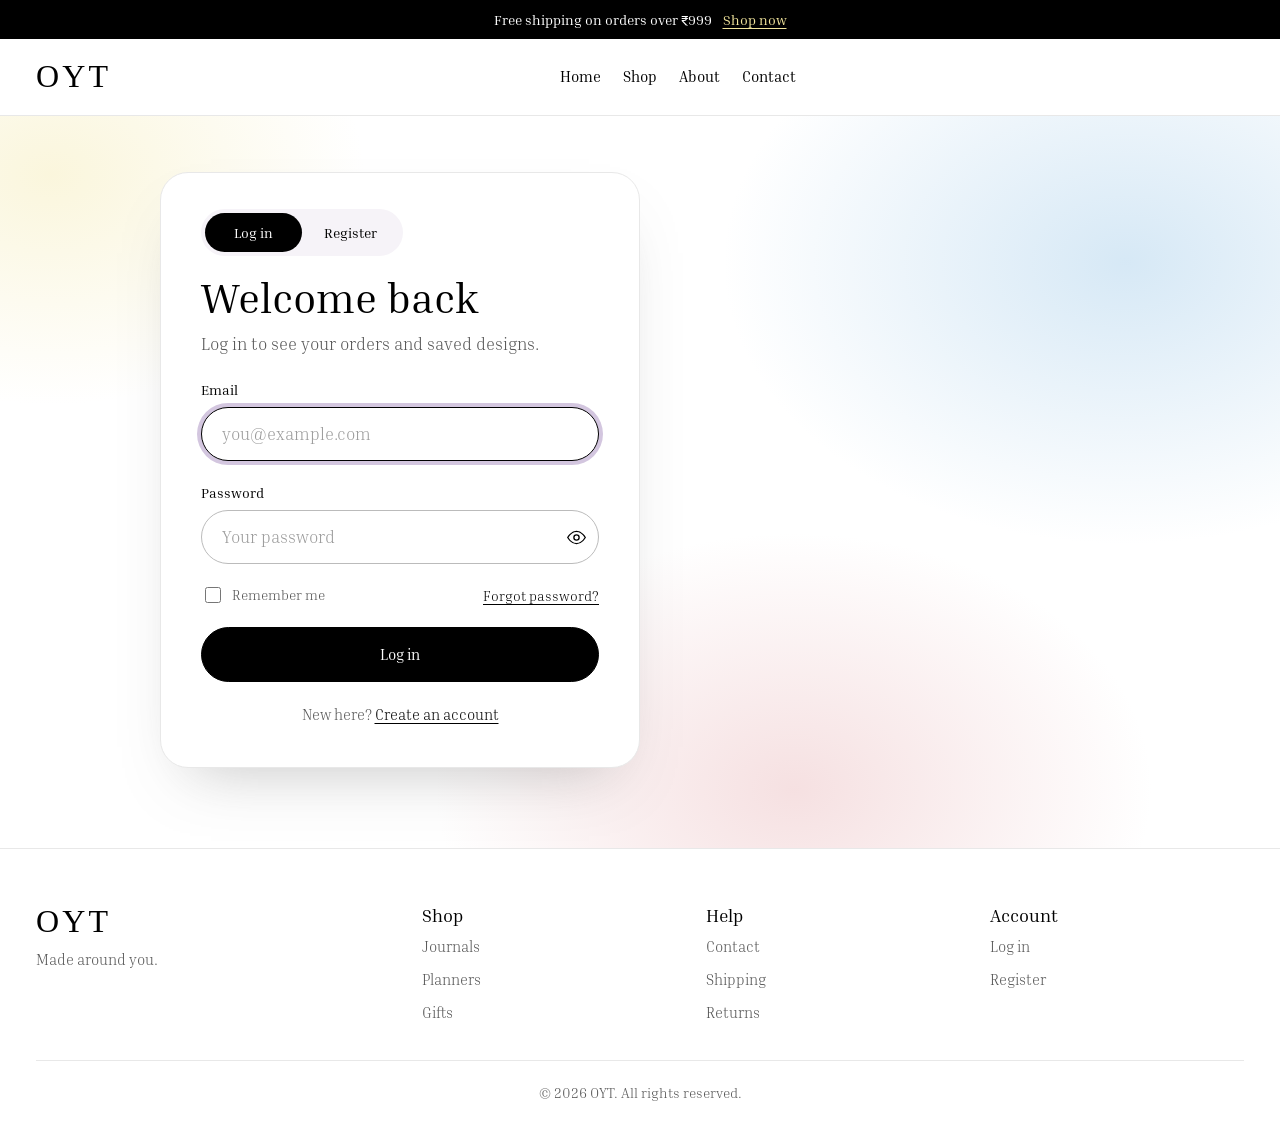
==== commit 1e412e71: "commit" ====
--- a/login.html
+++ b/login.html
@@ -64,17 +64,6 @@
         <p class="auth-switch">New here? <a href="register.html">Create an account</a></p>
       </form>
 
-      <div class="auth-art" aria-hidden="true">
-        <div class="book" style="--c:var(--pink)">
-          <div class="cover"><div class="label"><b>Welcome back</b><small>Your story continues</small></div></div>
-          <div class="tabs">
-            <i style="background:var(--blue)">Plan</i>
-            <i style="background:var(--yellow)">Write</i>
-            <i style="background:var(--green)">Grow</i>
-          </div>
-        </div>
-      </div>
-
     </div>
   </section>
 </main>
